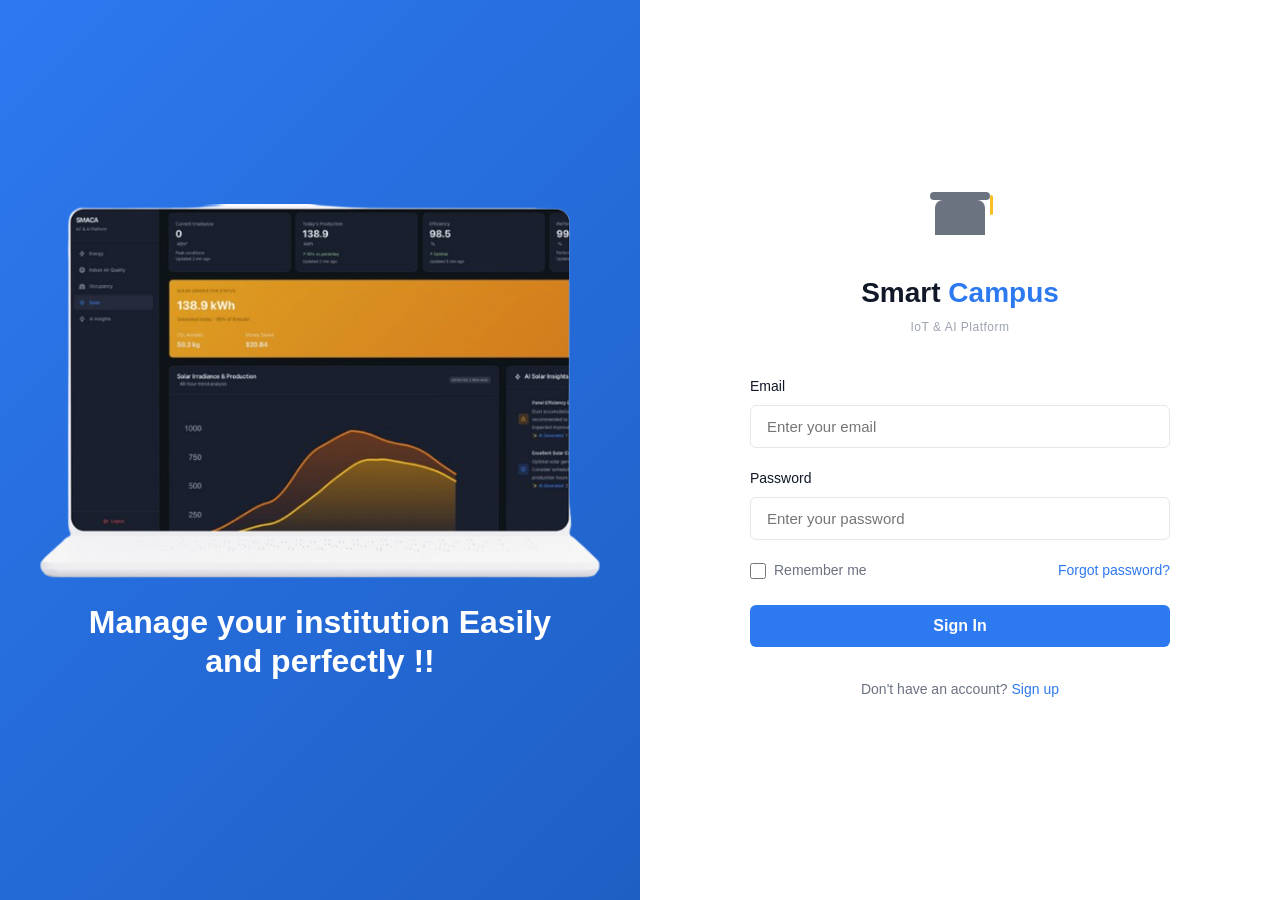
==== index.html @ 3ebacb06 "Add initial project structure with core files for SMACA Dashboard - Created .gitignore to exclude OS" ====
<!DOCTYPE html>
<html lang="en">
<head>
  <meta charset="UTF-8">
  <meta name="viewport" content="width=device-width, initial-scale=1.0">
  <meta http-equiv="refresh" content="0; url=login.html">
  <title>SMACA - Smart Campus Platform</title>
</head>
<body>
  <p>Redirecting to <a href="login.html">login page</a>...</p>
</body>
</html>
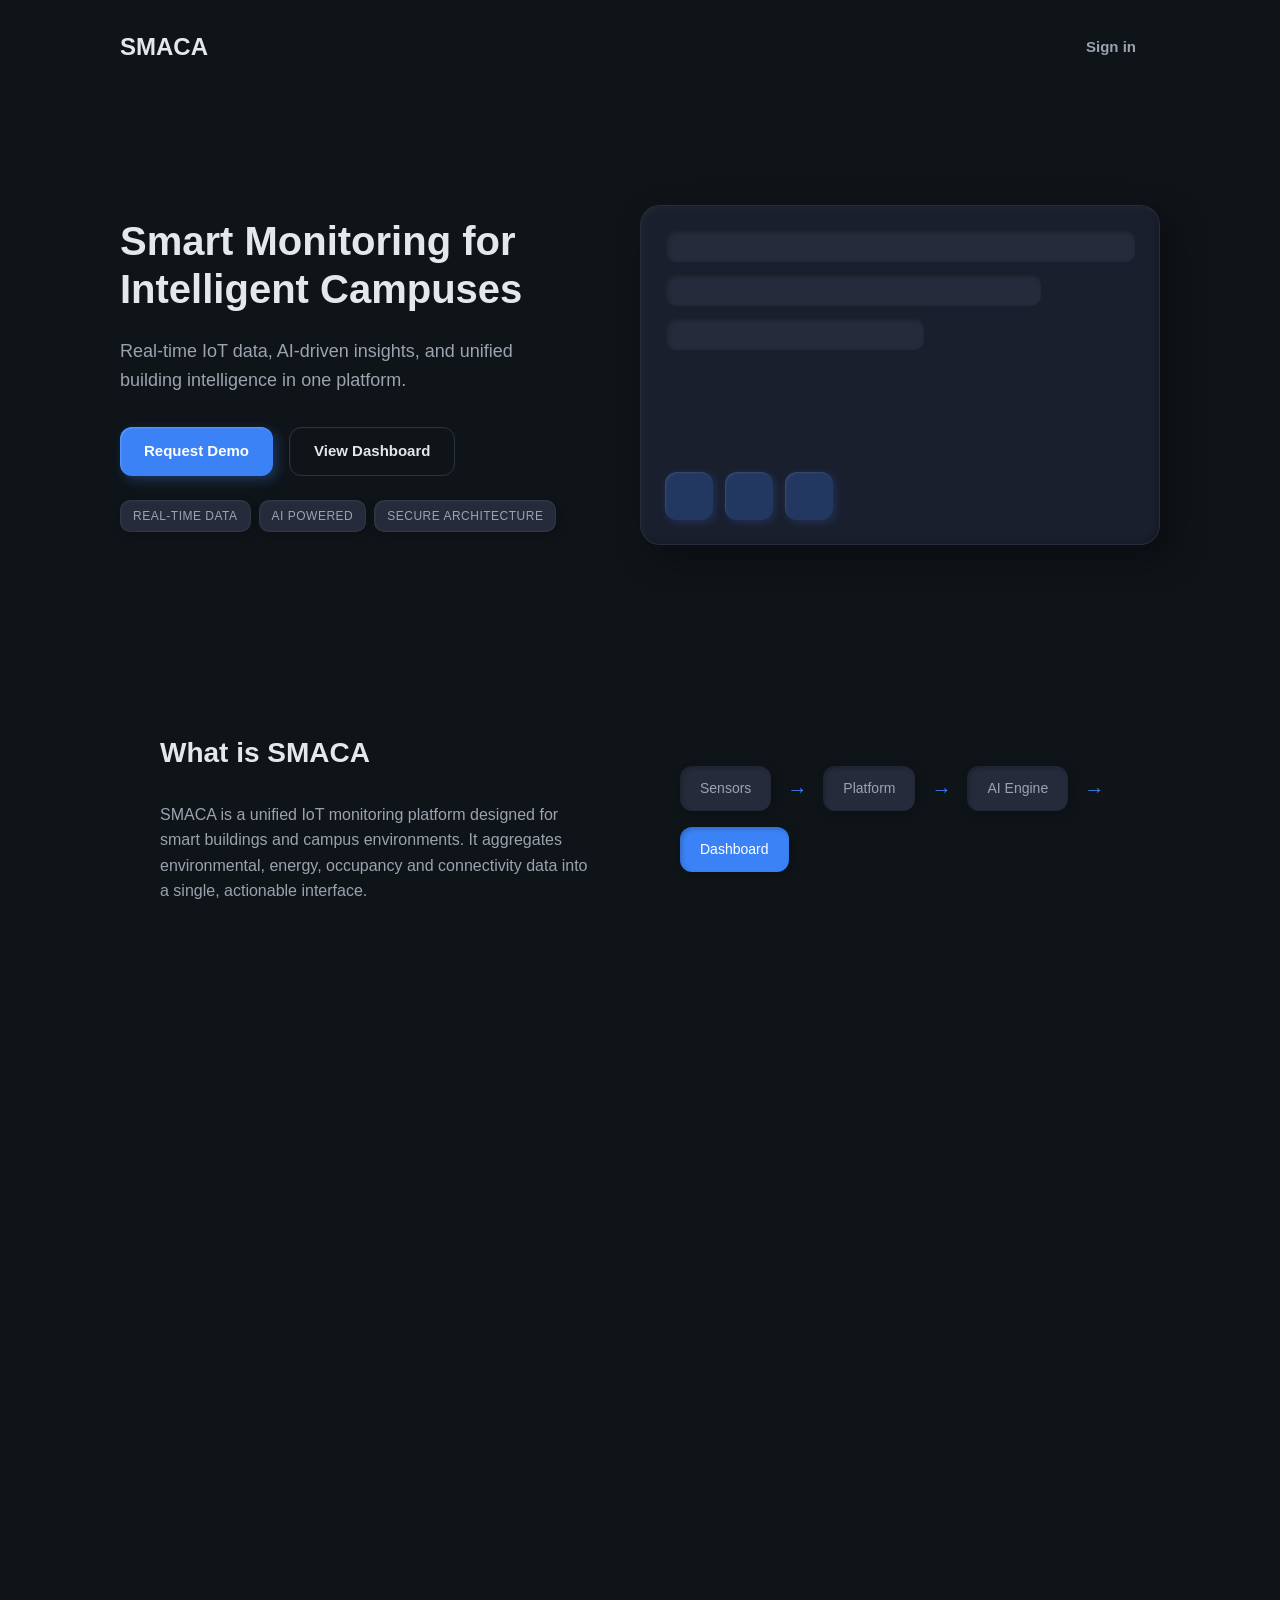
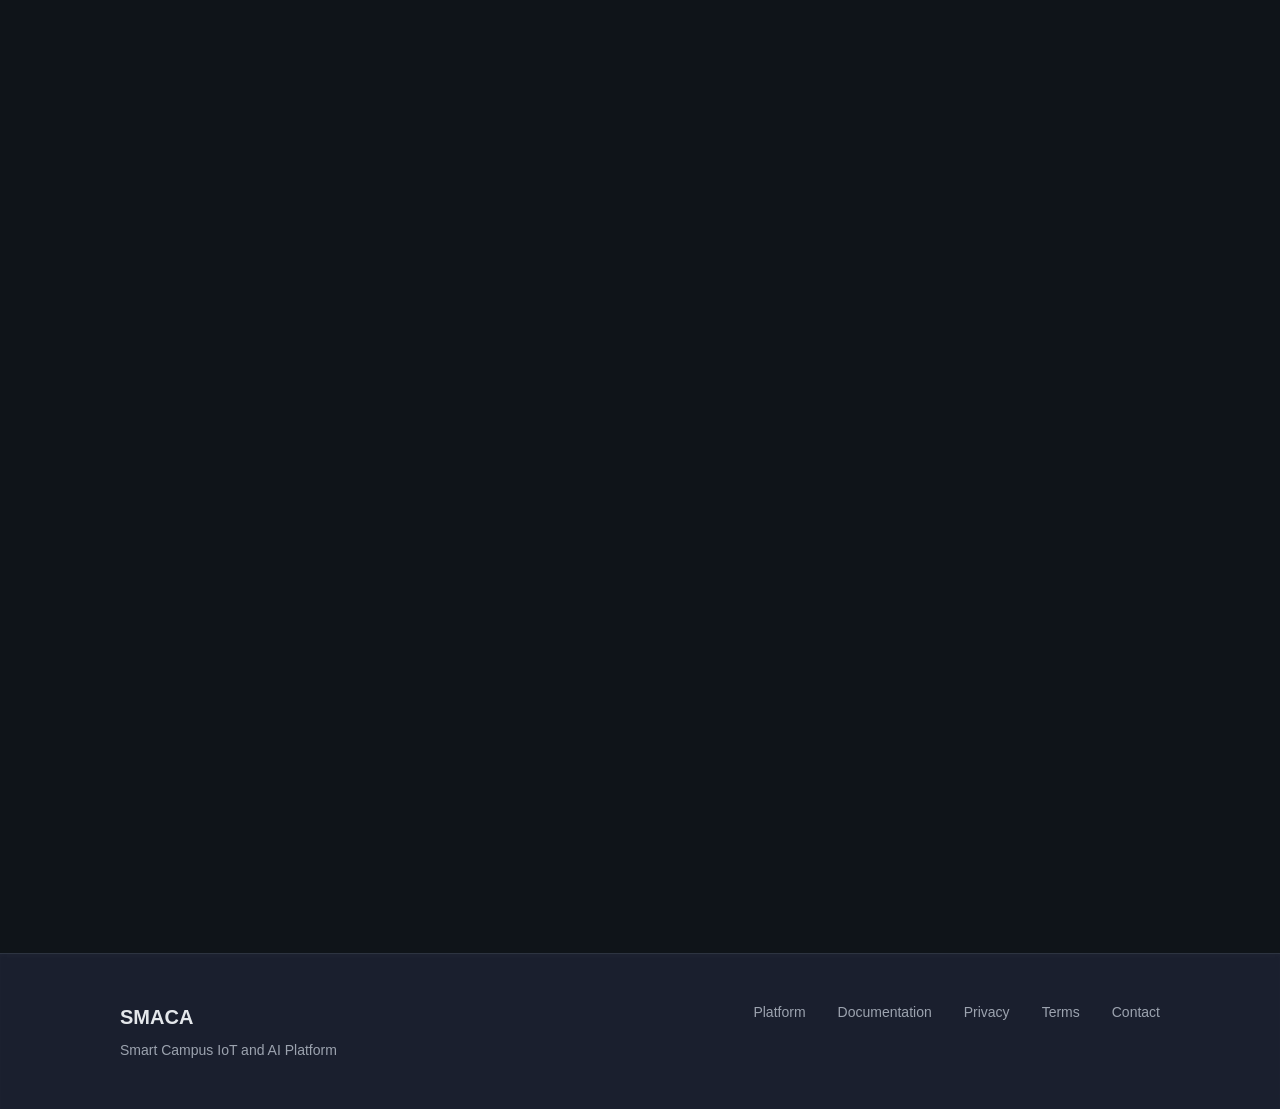
==== commit 40253344: "Update Navigation and Enhance UI Elements - Changed redirection from login.html to landing.html in i" ====
--- a/index.html
+++ b/index.html
@@ -3,10 +3,10 @@
 <head>
   <meta charset="UTF-8">
   <meta name="viewport" content="width=device-width, initial-scale=1.0">
-  <meta http-equiv="refresh" content="0; url=login.html">
+  <meta http-equiv="refresh" content="0; url=landing.html">
   <title>SMACA - Smart Campus Platform</title>
 </head>
 <body>
-  <p>Redirecting to <a href="login.html">login page</a>...</p>
+  <p>Redirecting to <a href="landing.html">landing page</a>...</p>
 </body>
 </html>
